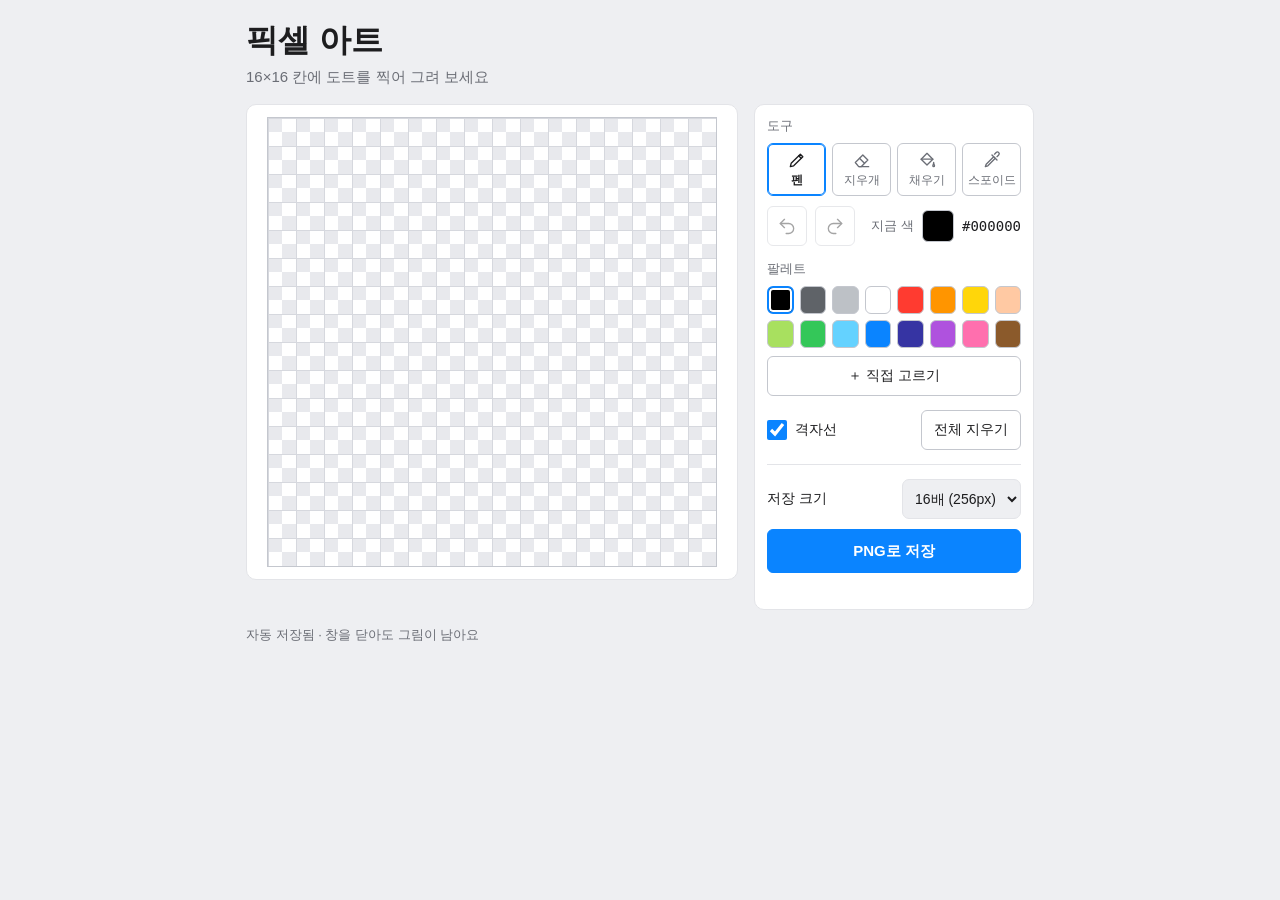
==== apps/pixel-art/index.html @ 57ffcb32 "두 번째 웹앱 픽셀 아트 에디터 추가 - apps/pixel-art: 16x16 그림판, 16색 팔레트, 채우기·스포이드·되돌리기, PNG 저장, 자동 저장 - 계획서·지침·검사서" ====
<!DOCTYPE html>
<html lang="ko">
<head>
  <meta charset="UTF-8">
  <meta name="viewport" content="width=device-width, initial-scale=1">
  <meta name="color-scheme" content="light dark">
  <title>픽셀 아트</title>
  <link rel="stylesheet" href="style.css">
  <script src="app.js" defer></script>
</head>
<body>
  <main class="wrap">
    <!-- 제목과 설명 -->
    <header class="top">
      <h1 class="title">픽셀 아트</h1>
      <p class="intro">16×16 칸에 도트를 찍어 그려 보세요</p>
    </header>

    <div class="layout">
      <!-- 그림판 카드: 칸 256개는 app.js가 채움 -->
      <section class="card board-card" id="board-card" aria-label="그림판">
        <div class="board" id="board" role="img" aria-label="16×16 그림판"></div>
      </section>

      <!-- 도구 상자 카드 -->
      <section class="card tools-card" aria-label="도구">
        <h2 class="label">도구</h2>
        <div class="tool-row" role="group" aria-label="도구 고르기">
          <button type="button" class="btn tool" data-tool="pen" aria-pressed="true">
            <svg viewBox="0 0 24 24" aria-hidden="true"><path d="M4 20l1-4L16 5l3 3L8 19z"/><path d="M14 7l3 3"/></svg>
            <span>펜</span>
          </button>
          <button type="button" class="btn tool" data-tool="eraser" aria-pressed="false">
            <svg viewBox="0 0 24 24" aria-hidden="true"><path d="M9 20h11"/><path d="M4 15l9-9 6 6-8 8H8z"/><path d="M9 10l6 6"/></svg>
            <span>지우개</span>
          </button>
          <button type="button" class="btn tool" data-tool="fill" aria-pressed="false">
            <svg viewBox="0 0 24 24" aria-hidden="true"><path d="M5 11l7-7 7 7-7 7z"/><path d="M5 11h14"/><path d="M20 15c0 2-1 3-1 4a1 1 0 0 0 2 0c0-1-1-2-1-4z"/></svg>
            <span>채우기</span>
          </button>
          <button type="button" class="btn tool" data-tool="picker" aria-pressed="false">
            <svg viewBox="0 0 24 24" aria-hidden="true"><path d="M12 6l6 6"/><path d="M14 8l-9 9-1 3 3-1 9-9"/><path d="M15 5l2-2a2.1 2.1 0 0 1 3 3l-2 2"/></svg>
            <span>스포이드</span>
          </button>
        </div>

        <div class="row">
          <button type="button" class="btn icon-btn" id="undo" aria-label="되돌리기" title="되돌리기" disabled>
            <svg viewBox="0 0 24 24" aria-hidden="true"><path d="M9 14L4 9l5-5"/><path d="M4 9h10a6 6 0 0 1 0 12h-3"/></svg>
          </button>
          <button type="button" class="btn icon-btn" id="redo" aria-label="다시하기" title="다시하기" disabled>
            <svg viewBox="0 0 24 24" aria-hidden="true"><path d="M15 14l5-5-5-5"/><path d="M20 9H10a6 6 0 0 0 0 12h3"/></svg>
          </button>
          <div class="current">
            <span class="current-label">지금 색</span>
            <span class="swatch" id="swatch" aria-hidden="true"></span>
            <code class="code" id="color-code">#000000</code>
          </div>
        </div>

        <h2 class="label">팔레트</h2>
        <div class="palette" id="palette" role="group" aria-label="팔레트"></div>
        <label class="btn custom">
          <input type="color" id="custom-color" value="#000000">
          <span>＋ 직접 고르기</span>
        </label>

        <div class="row row-split">
          <label class="check">
            <input type="checkbox" id="grid-toggle" checked>
            <span>격자선</span>
          </label>
          <button type="button" class="btn" id="clear">전체 지우기</button>
        </div>

        <div class="save-box">
          <label class="scale">
            <span>저장 크기</span>
            <select id="scale">
              <option value="1">1배 (16px)</option>
              <option value="8">8배 (128px)</option>
              <option value="16" selected>16배 (256px)</option>
              <option value="32">32배 (512px)</option>
            </select>
          </label>
          <button type="button" class="btn primary" id="save">PNG로 저장</button>
          <button type="button" class="link-btn" id="open-tab" hidden>저장이 안 되면: 새 탭에서 그림 열기</button>
          <p class="toast" id="toast" role="status" aria-live="polite"></p>
        </div>
      </section>
    </div>

    <p class="help" id="help">자동 저장됨 · 창을 닫아도 그림이 남아요</p>
  </main>
</body>
</html>
---- apps/pixel-art/style.css ----
/* 픽셀 아트 스타일 — 블로그 색(spec.md 5-8)을 그대로 씀 */

/* 기본 모드 색 */
:root {
  --canvas: #EEEFF2;
  --card: #FFFFFF;
  --text: #1D1D1F;
  --text-sub: #6B6E76;
  --border: #E3E4E8;
  --border-strong: #C4C7CE;
  --hover: #E2E3E8;
  --press: #D6D8DE;
  --accent: #0A84FF;

  /* 빈 칸 체크무늬, 격자선 */
  --chk-a: #FFFFFF;
  --chk-b: #E8E9ED;
  --grid: #D6D8DE;

  /* 칸 크기(정수 px) — app.js가 화면에 맞춰 바꿈 */
  --cell: 18px;

  color-scheme: light;
}

/* 다크 모드 색 (컴퓨터 설정을 따름) */
@media (prefers-color-scheme: dark) {
  :root {
    --canvas: #1A1B1E;
    --card: #232428;
    --text: #ECECEE;
    --text-sub: #A3A5AB;
    --border: #34363B;
    --border-strong: #4A4D54;
    --hover: #34363B;
    --press: #40434A;

    --chk-a: #2A2B30;
    --chk-b: #33353A;
    --grid: #40434A;

    color-scheme: dark;
  }
}

* { box-sizing: border-box; }

html, body {
  margin: 0;
  padding: 0;
}

body {
  background: var(--canvas);
  color: var(--text);
  font-family: "맑은 고딕", "Malgun Gothic", -apple-system, "Apple SD Gothic Neo", sans-serif;
  /* 두 번 톡 확대 방지 */
  touch-action: manipulation;
  -webkit-text-size-adjust: 100%;
}

/* 전체 틀: 최대 820px, 가운데, 좌우 여백 16px */
.wrap {
  width: 100%;
  max-width: 820px;
  margin: 0 auto;
  padding: 20px 16px 24px;
}

.top { margin-bottom: 16px; }

.title {
  margin: 0;
  font-size: 32px;
  font-weight: 700;
  line-height: 40px; /* 정수 px: 그림판 위치가 소수점이 되지 않게 */
}

.intro {
  margin: 6px 0 0;
  font-size: 15px;
  line-height: 22px;
  color: var(--text-sub);
}

/* 배치: 넓으면 그림판 왼쪽 + 도구 오른쪽, 좁으면 위→아래 */
.layout {
  display: grid;
  grid-template-columns: minmax(0, 1fr);
  gap: 16px;
  align-items: start;
}
@media (min-width: 720px) {
  .layout { grid-template-columns: minmax(0, 1fr) 280px; }
}

/* 카드 */
.card {
  min-width: 0;
  background: var(--card);
  border: 1px solid var(--border);
  border-radius: 10px;
  padding: 12px;
}

.board-card {
  display: flex;
  justify-content: center;
}

/* 그림판: 바탕에 체크무늬(한 칸 = 2×2 조각), 칸은 그 위에 색을 덮음 */
.board {
  position: relative;
  box-sizing: content-box;
  display: grid;
  grid-template-columns: repeat(16, var(--cell));
  grid-template-rows: repeat(16, var(--cell));
  width: calc(var(--cell) * 16);
  height: calc(var(--cell) * 16);
  border: 1px solid var(--border-strong);
  background: repeating-conic-gradient(var(--chk-a) 0 25%, var(--chk-b) 0 50%) 0 0 / var(--cell) var(--cell);
  cursor: crosshair;
  /* 그림판 위에서 끌 때 스크롤·확대 막기, 글자 선택·길게 누르기 메뉴 막기 */
  touch-action: none;
  -webkit-user-select: none;
  user-select: none;
  -webkit-touch-callout: none;
  -webkit-tap-highlight-color: transparent;
}

.px { min-width: 0; min-height: 0; }

/* 격자선: 그림판 위에 겹친 얇은 선 (누르기는 아래로 통과) */
.board::after {
  content: "";
  position: absolute;
  inset: 0;
  pointer-events: none;
  background-image:
    linear-gradient(to right, var(--grid) 1px, transparent 1px),
    linear-gradient(to bottom, var(--grid) 1px, transparent 1px);
  background-size: var(--cell) var(--cell);
}
.board.no-grid::after { display: none; }

/* 도구 상자 */
.label {
  margin: 14px 0 8px;
  font-size: 13px;
  font-weight: 400;
  color: var(--text-sub);
}
.label:first-child { margin-top: 0; }

.row {
  display: flex;
  align-items: center;
  gap: 8px;
  margin-top: 10px;
}
.row-split { justify-content: space-between; margin-top: 14px; }

/* 버튼 */
.btn {
  font: inherit;
  font-size: 14px;
  color: var(--text);
  background: var(--card);
  border: 1px solid var(--border-strong);
  border-radius: 6px;
  min-height: 40px;
  padding: 6px 12px;
  cursor: pointer;
  touch-action: manipulation;
  -webkit-tap-highlight-color: transparent;
}
.btn:hover { background: var(--hover); }
.btn:active { background: var(--press); }
.btn:focus-visible,
.link-btn:focus-visible,
.check input:focus-visible,
.scale select:focus-visible {
  outline: 2px solid var(--accent);
  outline-offset: 2px;
}
.btn:disabled {
  opacity: 0.4;
  cursor: default;
  background: var(--card);
}

.btn svg {
  width: 20px;
  height: 20px;
  fill: none;
  stroke: currentColor;
  stroke-width: 1.6;
  stroke-linecap: round;
  stroke-linejoin: round;
  flex: none;
}

/* 도구 4개: 같은 폭으로 한 줄 */
.tool-row {
  display: grid;
  grid-template-columns: repeat(4, minmax(0, 1fr));
  gap: 6px;
}
.tool {
  display: flex;
  flex-direction: column;
  align-items: center;
  justify-content: center;
  gap: 2px;
  padding: 6px 2px;
  font-size: 12px;
  color: var(--text-sub);
}
.tool span { white-space: nowrap; }
/* 고른 도구: 강조색 2px 테두리 + 굵게 */
.tool[aria-pressed="true"] {
  border-color: var(--accent);
  box-shadow: inset 0 0 0 1px var(--accent);
  color: var(--text);
  font-weight: 700;
}

.icon-btn {
  width: 40px;
  padding: 0;
  display: inline-flex;
  align-items: center;
  justify-content: center;
  flex: none;
}

/* 지금 색 */
.current {
  display: flex;
  align-items: center;
  gap: 8px;
  margin-left: auto;
  min-width: 0;
}
.current-label {
  font-size: 13px;
  color: var(--text-sub);
  white-space: nowrap;
}
.swatch {
  width: 32px;
  height: 32px;
  flex: none;
  border-radius: 6px;
  border: 1px solid var(--border-strong);
  background-color: #000000;
}
/* 지우개일 때: 체크무늬 */
.swatch.empty {
  background: repeating-conic-gradient(var(--chk-a) 0 25%, var(--chk-b) 0 50%) 0 0 / 16px 16px;
}
.code {
  font-family: Consolas, "D2Coding", monospace;
  font-size: 14px;
}

/* 팔레트: 8칸 × 2줄 */
.palette {
  display: grid;
  grid-template-columns: repeat(8, minmax(0, 1fr));
  gap: 6px;
}
/* 아주 좁은 화면(360px 미만): 6칸 × 3줄로 바꿔 칩을 손가락 크기(약 32px 이상)로 */
@media (max-width: 359px) {
  .palette { grid-template-columns: repeat(6, minmax(0, 1fr)); }
}
.chip {
  aspect-ratio: 1 / 1;
  width: 100%;
  min-height: 28px;
  padding: 0;
  border-radius: 6px;
  border: 1px solid var(--border-strong);
  cursor: pointer;
  touch-action: manipulation;
  -webkit-tap-highlight-color: transparent;
}
.chip:focus-visible {
  outline: 2px solid var(--accent);
  outline-offset: 2px;
}
/* 고른 칩: 강조색 2px 테두리 + 안쪽 흰/검 띠 (어떤 색 위에서도 보이게) */
.chip[aria-pressed="true"] {
  border: 2px solid var(--accent);
  box-shadow: inset 0 0 0 2px #FFFFFF, inset 0 0 0 3px #000000;
}

/* 직접 고르기: 색 고르기 칸을 버튼 모양 안에 넣음 */
.custom {
  position: relative;
  display: flex;
  align-items: center;
  justify-content: center;
  margin-top: 8px;
  width: 100%;
}
.custom input {
  position: absolute;
  inset: 0;
  width: 100%;
  height: 100%;
  opacity: 0;
  cursor: pointer;
  border: 0;
  padding: 0;
}
.custom:focus-within {
  outline: 2px solid var(--accent);
  outline-offset: 2px;
}

/* 격자선 체크 */
.check {
  display: inline-flex;
  align-items: center;
  gap: 8px;
  min-height: 40px;
  font-size: 14px;
  cursor: pointer;
}
.check input {
  width: 20px;
  height: 20px;
  margin: 0;
  accent-color: var(--accent);
}

/* 저장 영역 */
.save-box {
  margin-top: 14px;
  padding-top: 14px;
  border-top: 1px solid var(--border);
}
.scale {
  display: flex;
  align-items: center;
  justify-content: space-between;
  gap: 8px;
  font-size: 14px;
}
.scale select {
  font: inherit;
  font-size: 14px;
  color: var(--text);
  background: var(--canvas);
  border: 1px solid var(--border);
  border-radius: 7px;
  min-height: 40px;
  padding: 0 8px;
}
.primary {
  display: block;
  width: 100%;
  margin-top: 10px;
  background: var(--accent);
  border-color: var(--accent);
  color: #FFFFFF;
  font-weight: 700;
  font-size: 15px;
  min-height: 44px;
}
.primary:hover { background: #0077EB; }
.primary:active { background: #006AD1; }

.link-btn {
  display: block;
  width: 100%;
  margin-top: 6px;
  min-height: 36px;
  font: inherit;
  font-size: 13px;
  color: var(--text-sub);
  background: none;
  border: 0;
  text-decoration: underline;
  cursor: pointer;
}
.link-btn[hidden] { display: none; }

.toast {
  margin: 6px 0 0;
  min-height: 18px;
  font-size: 13px;
  text-align: center;
  color: var(--text-sub);
}

.help {
  margin: 16px 0 0;
  font-size: 13px;
  color: var(--text-sub);
}
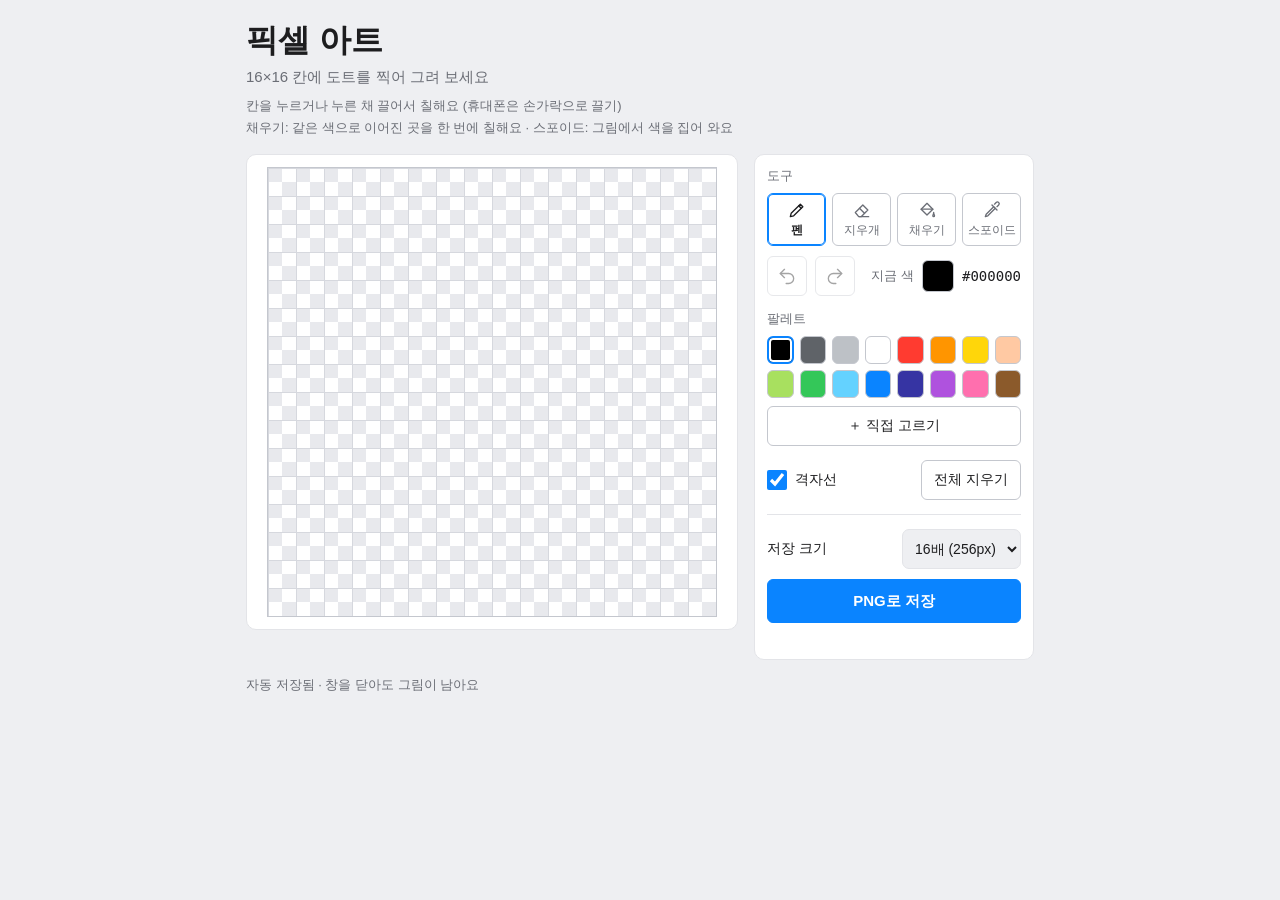
==== commit f4090cff: "웹앱 규칙 추가(블로그 색 팔레트, 사용법 안내)와 기존 앱 맞춤 - CLAUDE.md 웹앱 규칙 4·5번, 사용방법.md 반영 - 두 앱 CSS 변수 이름을 블로그와 같게 (--" ====
--- a/apps/pixel-art/index.html
+++ b/apps/pixel-art/index.html
@@ -14,6 +14,11 @@
     <header class="top">
       <h1 class="title">픽셀 아트</h1>
       <p class="intro">16×16 칸에 도트를 찍어 그려 보세요</p>
+      <!-- 사용법 안내 -->
+      <ul class="howto">
+        <li>칸을 누르거나 누른 채 끌어서 칠해요 (휴대폰은 손가락으로 끌기)</li>
+        <li>채우기: 같은 색으로 이어진 곳을 한 번에 칠해요 · 스포이드: 그림에서 색을 집어 와요</li>
+      </ul>
     </header>
 
     <div class="layout">
--- a/apps/pixel-art/style.css
+++ b/apps/pixel-art/style.css
@@ -5,11 +5,11 @@
   --canvas: #EEEFF2;
   --card: #FFFFFF;
   --text: #1D1D1F;
-  --text-sub: #6B6E76;
+  --sub: #6B6E76;
   --border: #E3E4E8;
   --border-strong: #C4C7CE;
   --hover: #E2E3E8;
-  --press: #D6D8DE;
+  --pressed: #D6D8DE;
   --accent: #0A84FF;
 
   /* 빈 칸 체크무늬, 격자선 */
@@ -29,11 +29,11 @@
     --canvas: #1A1B1E;
     --card: #232428;
     --text: #ECECEE;
-    --text-sub: #A3A5AB;
+    --sub: #A3A5AB;
     --border: #34363B;
     --border-strong: #4A4D54;
     --hover: #34363B;
-    --press: #40434A;
+    --pressed: #40434A;
 
     --chk-a: #2A2B30;
     --chk-b: #33353A;
@@ -80,8 +80,20 @@
   margin: 6px 0 0;
   font-size: 15px;
   line-height: 22px;
-  color: var(--text-sub);
-}
+  color: var(--sub);
+}
+
+/* 사용법 안내: 작은 보조 글자, 좁은 화면에서는 줄바꿈 */
+.howto {
+  margin: 8px 0 0;
+  padding: 0;
+  list-style: none;
+  font-size: 13px;
+  line-height: 20px; /* 정수 px 유지 */
+  color: var(--sub);
+  overflow-wrap: anywhere;
+}
+.howto li + li { margin-top: 2px; }
 
 /* 배치: 넓으면 그림판 왼쪽 + 도구 오른쪽, 좁으면 위→아래 */
 .layout {
@@ -148,7 +160,7 @@
   margin: 14px 0 8px;
   font-size: 13px;
   font-weight: 400;
-  color: var(--text-sub);
+  color: var(--sub);
 }
 .label:first-child { margin-top: 0; }
 
@@ -175,7 +187,7 @@
   -webkit-tap-highlight-color: transparent;
 }
 .btn:hover { background: var(--hover); }
-.btn:active { background: var(--press); }
+.btn:active { background: var(--pressed); }
 .btn:focus-visible,
 .link-btn:focus-visible,
 .check input:focus-visible,
@@ -214,7 +226,7 @@
   gap: 2px;
   padding: 6px 2px;
   font-size: 12px;
-  color: var(--text-sub);
+  color: var(--sub);
 }
 .tool span { white-space: nowrap; }
 /* 고른 도구: 강조색 2px 테두리 + 굵게 */
@@ -244,7 +256,7 @@
 }
 .current-label {
   font-size: 13px;
-  color: var(--text-sub);
+  color: var(--sub);
   white-space: nowrap;
 }
 .swatch {
@@ -379,7 +391,7 @@
   min-height: 36px;
   font: inherit;
   font-size: 13px;
-  color: var(--text-sub);
+  color: var(--sub);
   background: none;
   border: 0;
   text-decoration: underline;
@@ -392,11 +404,11 @@
   min-height: 18px;
   font-size: 13px;
   text-align: center;
-  color: var(--text-sub);
+  color: var(--sub);
 }
 
 .help {
   margin: 16px 0 0;
   font-size: 13px;
-  color: var(--text-sub);
-}
+  color: var(--sub);
+}
